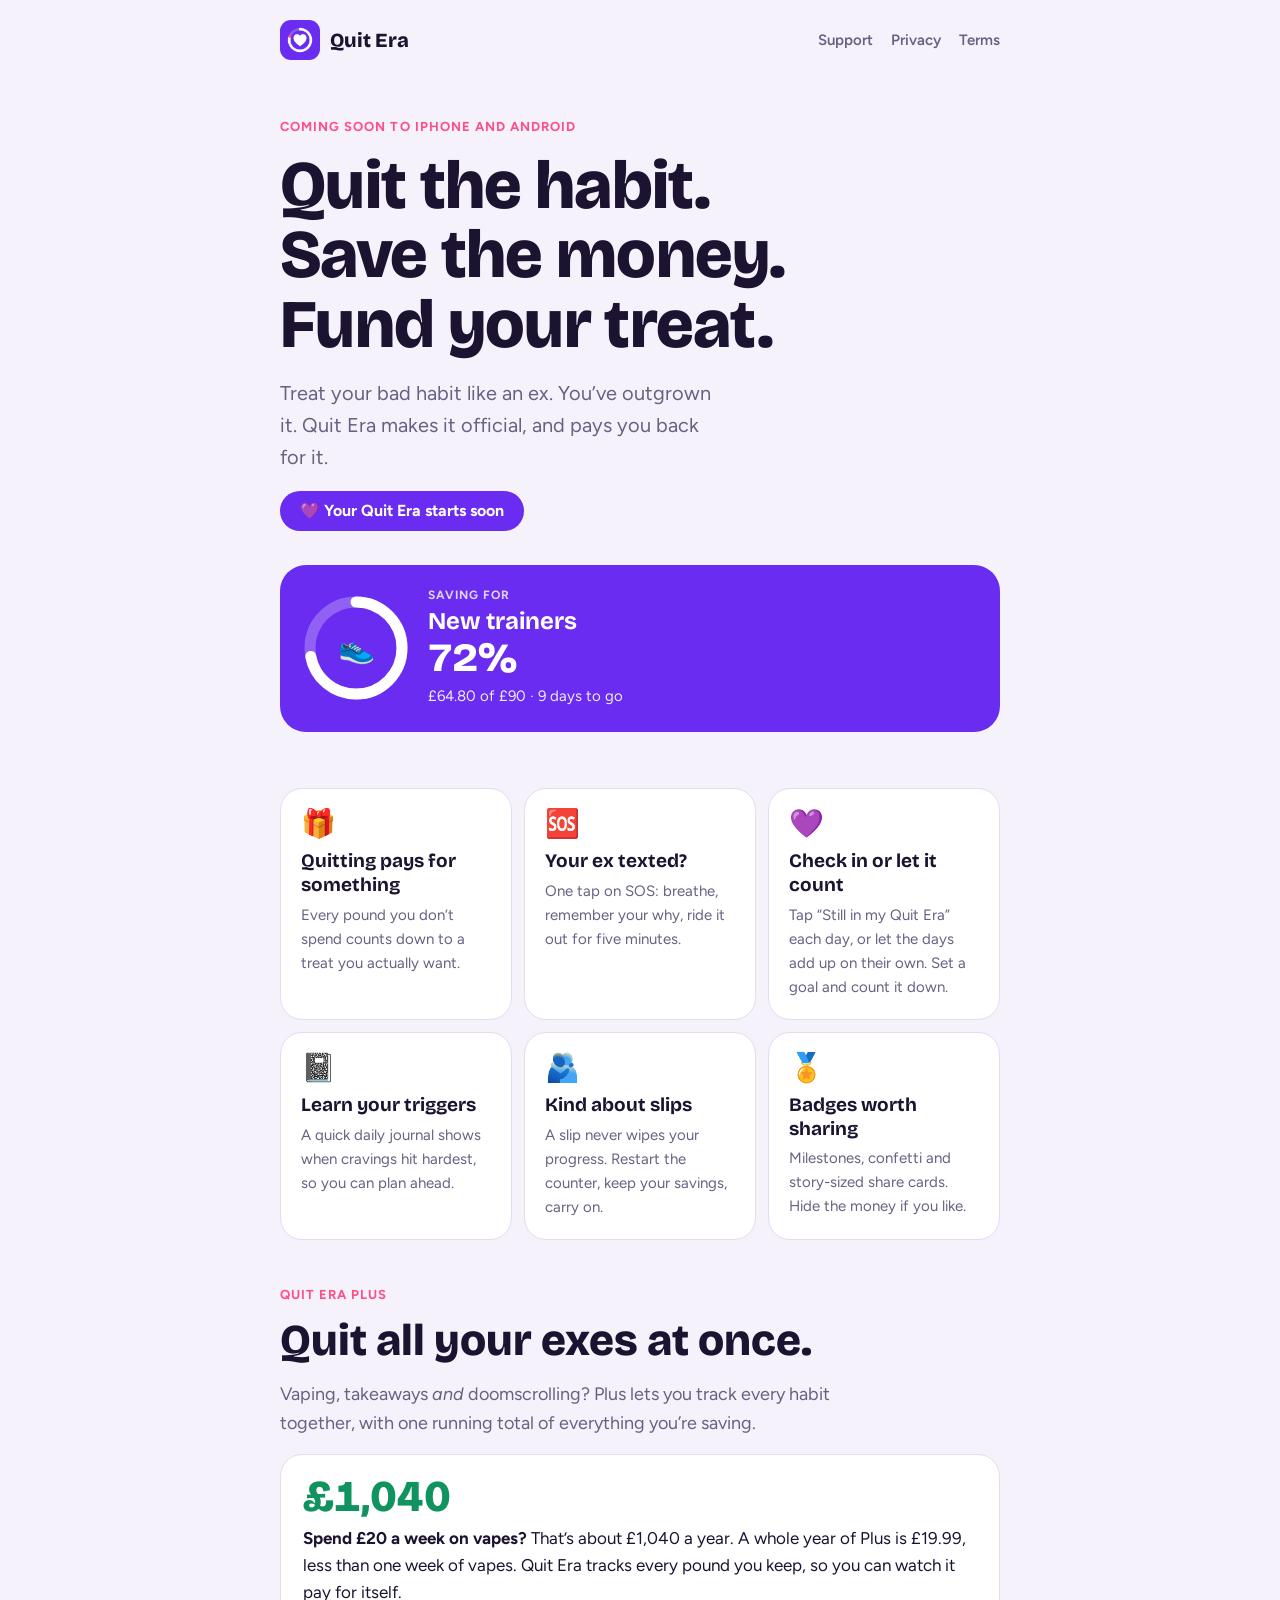
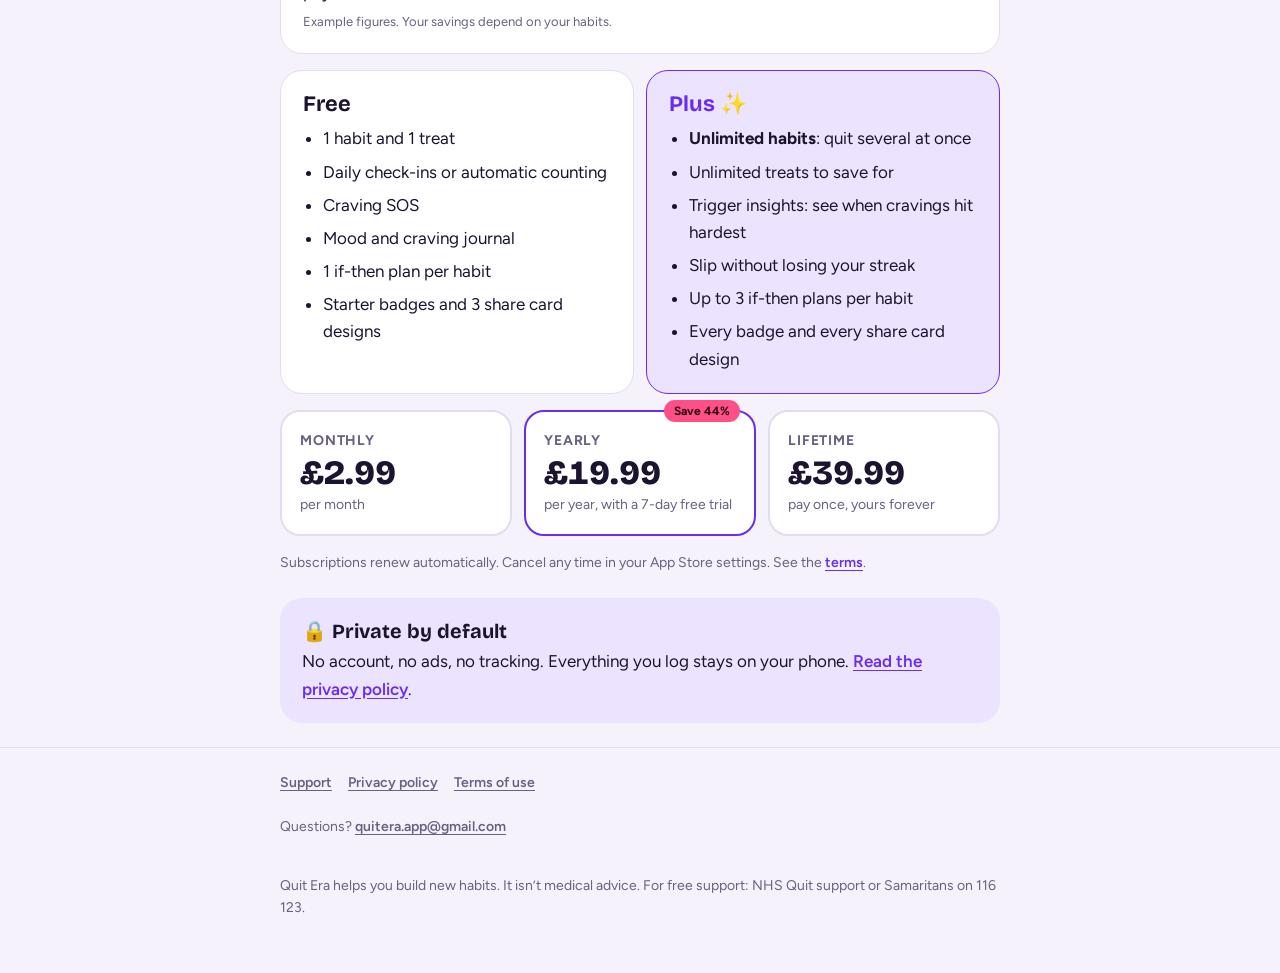
==== index.html @ 3e9de956 "Remove age limit and law clause, add Quit Era Plus pricing section Co-Authored-By: Claude Opus 5.5 <" ====
<!doctype html>
<html lang="en-GB">
<head>
  <meta charset="utf-8">
  <meta name="viewport" content="width=device-width, initial-scale=1, viewport-fit=cover">
  <title>Quit Era: dump your bad habits, fund your treat</title>
  <meta name="description" content="Quit Era helps you quit bad habits for good. Your savings fund a treat you actually want, your why stays in view, and Craving SOS gets you through the hard moments.">
  <link rel="icon" href="favicon.png">
  <link rel="apple-touch-icon" href="icon.png">
  <meta property="og:title" content="Quit Era">
  <meta property="og:description" content="Dump your bad habits. Fund your treat. 💜">
  <meta property="og:image" content="icon.png">
  <link rel="preconnect" href="https://fonts.googleapis.com">
  <link rel="preconnect" href="https://fonts.gstatic.com" crossorigin>
  <link rel="stylesheet" href="https://fonts.googleapis.com/css2?family=Bricolage+Grotesque:opsz,wght@12..96,700;12..96,800&family=Figtree:wght@400;600;700&display=swap">
  <link rel="stylesheet" href="styles.css">
</head>
<body>
  <header class="top">
    <div class="wrap">
      <a class="brand" href="./"><img src="icon.png" alt=""><span>Quit Era</span></a>
      <nav aria-label="Main">
        <a href="support.html">Support</a>
        <a href="privacy.html">Privacy</a>
        <a href="terms.html">Terms</a>
      </nav>
    </div>
  </header>

  <main class="wrap">
    <section class="hero">
      <p class="eyebrow">Coming soon to iPhone and Android</p>
      <h1>Quit the habit. Save the money. Fund your treat.</h1>
      <p class="lede">Treat your bad habit like an ex. You’ve outgrown it. Quit Era makes it official, and pays you back for it.</p>
      <span class="badge-soon">💜 Your Quit Era starts soon</span>

      <div class="treat" role="img" aria-label="Example treat card: saving for new trainers, 72 percent funded, 9 days to go">
        <svg class="ring" viewBox="0 0 104 104" aria-hidden="true">
          <circle cx="52" cy="52" r="46" fill="none" stroke="rgba(255,255,255,0.25)" stroke-width="11"/>
          <circle class="arc" cx="52" cy="52" r="46" fill="none" stroke="currentColor" stroke-width="11" stroke-linecap="round"
                  stroke-dasharray="289" stroke-dashoffset="81" transform="rotate(-90 52 52)"/>
          <text x="52" y="62" text-anchor="middle" font-size="30">👟</text>
        </svg>
        <div>
          <small>Saving for</small>
          <strong>New trainers</strong>
          <span class="pct">72%</span>
          <p>£64.80 of £90 · 9 days to go</p>
        </div>
      </div>
    </section>

    <section class="features" aria-label="What Quit Era does">
      <article class="feature">
        <span class="ico" aria-hidden="true">🎁</span>
        <h3>Quitting pays for something</h3>
        <p>Every pound you don’t spend counts down to a treat you actually want.</p>
      </article>
      <article class="feature">
        <span class="ico" aria-hidden="true">🆘</span>
        <h3>Your ex texted?</h3>
        <p>One tap on SOS: breathe, remember your why, ride it out for five minutes.</p>
      </article>
      <article class="feature">
        <span class="ico" aria-hidden="true">💜</span>
        <h3>Check in or let it count</h3>
        <p>Tap “Still in my Quit Era” each day, or let the days add up on their own. Set a goal and count it down.</p>
      </article>
      <article class="feature">
        <span class="ico" aria-hidden="true">📓</span>
        <h3>Learn your triggers</h3>
        <p>A quick daily journal shows when cravings hit hardest, so you can plan ahead.</p>
      </article>
      <article class="feature">
        <span class="ico" aria-hidden="true">🫂</span>
        <h3>Kind about slips</h3>
        <p>A slip never wipes your progress. Restart the counter, keep your savings, carry on.</p>
      </article>
      <article class="feature">
        <span class="ico" aria-hidden="true">🏅</span>
        <h3>Badges worth sharing</h3>
        <p>Milestones, confetti and story-sized share cards. Hide the money if you like.</p>
      </article>
    </section>

    <section class="plus" aria-labelledby="plus-title">
      <p class="eyebrow">Quit Era Plus</p>
      <h2 id="plus-title">Quit all your exes at once.</h2>
      <p class="plus-lede">Vaping, takeaways <em>and</em> doomscrolling? Plus lets you track every habit together, with one running total of everything you’re saving.</p>

      <div class="payback">
        <span class="payback-big">£1,040</span>
        <p><strong>Spend £20 a week on vapes?</strong> That’s about £1,040 a year. A whole year of Plus is £19.99, less than one week of vapes. Quit Era tracks every pound you keep, so you can watch it pay for itself.</p>
        <small>Example figures. Your savings depend on your habits.</small>
      </div>

      <div class="compare">
        <div class="tier">
          <h3>Free</h3>
          <ul>
            <li>1 habit and 1 treat</li>
            <li>Daily check-ins or automatic counting</li>
            <li>Craving SOS</li>
            <li>Mood and craving journal</li>
            <li>1 if-then plan per habit</li>
            <li>Starter badges and 3 share card designs</li>
          </ul>
        </div>
        <div class="tier tier-plus">
          <h3>Plus ✨</h3>
          <ul>
            <li><strong>Unlimited habits</strong>: quit several at once</li>
            <li>Unlimited treats to save for</li>
            <li>Trigger insights: see when cravings hit hardest</li>
            <li>Slip without losing your streak</li>
            <li>Up to 3 if-then plans per habit</li>
            <li>Every badge and every share card design</li>
          </ul>
        </div>
      </div>

      <div class="prices">
        <div class="price">
          <span class="price-name">Monthly</span>
          <span class="price-amount">£2.99</span>
          <span class="price-note">per month</span>
        </div>
        <div class="price price-best">
          <span class="price-tag">Save 44%</span>
          <span class="price-name">Yearly</span>
          <span class="price-amount">£19.99</span>
          <span class="price-note">per year, with a 7-day free trial</span>
        </div>
        <div class="price">
          <span class="price-name">Lifetime</span>
          <span class="price-amount">£39.99</span>
          <span class="price-note">pay once, yours forever</span>
        </div>
      </div>
      <p class="fine">Subscriptions renew automatically. Cancel any time in your App Store settings. See the <a href="terms.html">terms</a>.</p>
    </section>

    <section class="privacy-note">
      <h2>🔒 Private by default</h2>
      <p>No account, no ads, no tracking. Everything you log stays on your phone. <a href="privacy.html">Read the privacy policy</a>.</p>
    </section>
  </main>

  <footer>
    <div class="wrap">
      <nav aria-label="Footer">
        <a href="support.html">Support</a>
        <a href="privacy.html">Privacy policy</a>
        <a href="terms.html">Terms of use</a>
      </nav>
      <p>Questions? <a href="mailto:quitera.app@gmail.com">quitera.app@gmail.com</a></p>
      <p>Quit Era helps you build new habits. It isn’t medical advice. For free support: NHS Quit support or Samaritans on 116 123.</p>
    </div>
  </footer>
</body>
</html>
---- styles.css ----
/* Quit Era website — same design system as the app (theme/tokens.ts). */
:root {
  --bg: #f5f2fb;
  --surface: #ffffff;
  --ink: #1c1330;
  --muted: #6a6082;
  --line: #e3dcef;
  --accent: #6a2cf0;
  --accent-ink: #ffffff;
  --accent-soft: #ece4ff;
  --pop: #ff4f86;
  --good: #11935f;
  --display: 'Bricolage Grotesque', 'Arial Rounded MT Bold', system-ui, sans-serif;
  --body: 'Figtree', system-ui, -apple-system, 'Segoe UI', sans-serif;
  color-scheme: light;
}
@media (prefers-color-scheme: dark) {
  :root {
    --bg: #120c1d;
    --surface: #1d152c;
    --ink: #f2edfb;
    --muted: #a69cbc;
    --line: #30264a;
    --accent: #9a6cff;
    --accent-ink: #13092a;
    --accent-soft: #2b1f4a;
    --pop: #ff7aa3;
    --good: #3ccb8b;
    color-scheme: dark;
  }
}

* { box-sizing: border-box; }
html { -webkit-text-size-adjust: 100%; }
body {
  margin: 0;
  background: var(--bg);
  color: var(--ink);
  font: 400 17px/1.6 var(--body);
}
a { color: var(--accent); font-weight: 600; text-underline-offset: 3px; }
a:focus-visible, button:focus-visible { outline: 3px solid var(--pop); outline-offset: 3px; border-radius: 6px; }
img { max-width: 100%; }

.wrap {
  max-width: 760px;
  margin: 0 auto;
  padding-left: max(20px, env(safe-area-inset-left));
  padding-right: max(20px, env(safe-area-inset-right));
}

/* Header */
.top { padding-block: 20px; }
.top .wrap { display: flex; align-items: center; justify-content: space-between; gap: 16px; flex-wrap: wrap; }
.brand { display: flex; align-items: center; gap: 10px; text-decoration: none; color: var(--ink); }
.brand img { width: 40px; height: 40px; border-radius: 11px; }
.brand span { font: 800 20px/1 var(--display); }
.top nav { display: flex; gap: 18px; flex-wrap: wrap; }
.top nav a { color: var(--muted); font-weight: 600; text-decoration: none; font-size: 15px; }
.top nav a:hover, .top nav a[aria-current='page'] { color: var(--accent); }

/* Home */
.hero { padding-block: 40px 24px; display: grid; gap: 18px; }
.eyebrow { font: 700 13px/1 var(--body); letter-spacing: 0.08em; text-transform: uppercase; color: var(--pop); margin: 0; }
h1 { font: 800 clamp(40px, 9vw, 68px)/1.02 var(--display); margin: 0; text-wrap: balance; letter-spacing: -0.01em; }
.lede { font-size: 20px; color: var(--muted); margin: 0; max-width: 34ch; }
.badge-soon {
  justify-self: start;
  background: var(--accent);
  color: var(--accent-ink);
  border-radius: 999px;
  padding: 12px 20px;
  font: 700 16px/1 var(--body);
}

.treat {
  margin-block: 16px 8px;
  background: var(--accent);
  color: var(--accent-ink);
  border-radius: 26px;
  padding: 24px;
  display: grid;
  grid-template-columns: auto 1fr;
  gap: 20px;
  align-items: center;
}
.treat .ring { width: 104px; height: 104px; }
.treat small { display: block; font: 700 12px/1 var(--body); letter-spacing: 0.08em; text-transform: uppercase; opacity: 0.8; }
.treat strong { display: block; font: 700 24px/1.2 var(--display); margin-top: 6px; }
.treat .pct { font: 800 40px/1.1 var(--display); font-variant-numeric: tabular-nums; }
.treat p { margin: 4px 0 0; opacity: 0.9; font-size: 15px; }

.features { display: grid; grid-template-columns: repeat(auto-fit, minmax(220px, 1fr)); gap: 12px; padding-block: 24px; }
.feature { background: var(--surface); border-radius: 22px; padding: 20px; border: 1px solid var(--line); }
.feature h3 { font: 700 19px/1.25 var(--display); margin: 8px 0 6px; }
.feature p { margin: 0; color: var(--muted); font-size: 15px; }
.feature .ico { font-size: 28px; line-height: 1; }

.privacy-note {
  background: var(--accent-soft);
  border-radius: 22px;
  padding: 20px 22px;
  margin-block: 8px 24px;
}
.privacy-note h2 { margin: 0 0 4px; font: 700 20px/1.3 var(--display); }
.privacy-note p { margin: 0; }

/* Plus */
.plus { padding-block: 24px 16px; display: grid; gap: 16px; }
.plus h2 { font: 800 clamp(30px, 6vw, 44px)/1.08 var(--display); margin: 0; text-wrap: balance; }
.plus-lede { margin: 0; color: var(--muted); font-size: 18px; max-width: 46ch; }
.payback {
  background: var(--surface);
  border: 1px solid var(--line);
  border-radius: 22px;
  padding: 20px 22px;
  display: grid;
  gap: 6px;
}
.payback-big { font: 800 44px/1 var(--display); color: var(--good); font-variant-numeric: tabular-nums; }
.payback p { margin: 0; }
.payback small { color: var(--muted); font-size: 13px; }
.compare { display: grid; grid-template-columns: repeat(auto-fit, minmax(240px, 1fr)); gap: 12px; }
.tier { background: var(--surface); border: 1px solid var(--line); border-radius: 22px; padding: 20px 22px; }
.tier h3 { font: 700 22px/1.2 var(--display); margin: 0 0 8px; }
.tier ul { margin: 0; padding-left: 20px; display: grid; gap: 6px; }
.tier-plus { background: var(--accent-soft); border-color: var(--accent); }
.tier-plus h3 { color: var(--accent); }
.prices { display: grid; grid-template-columns: repeat(auto-fit, minmax(170px, 1fr)); gap: 12px; }
.price {
  position: relative;
  background: var(--surface);
  border: 2px solid var(--line);
  border-radius: 20px;
  padding: 18px;
  display: grid;
  gap: 2px;
}
.price-best { border-color: var(--accent); }
.price-tag {
  position: absolute;
  top: -12px;
  right: 14px;
  background: var(--pop);
  color: #2a0614;
  border-radius: 999px;
  padding: 4px 10px;
  font: 700 12px/1.2 var(--body);
}
.price-name { font-weight: 700; color: var(--muted); font-size: 14px; text-transform: uppercase; letter-spacing: 0.06em; }
.price-amount { font: 800 34px/1.1 var(--display); font-variant-numeric: tabular-nums; }
.price-note { color: var(--muted); font-size: 14px; }
.fine { margin: 0; color: var(--muted); font-size: 14px; }

/* Legal / support pages */
.doc { padding-block: 24px 40px; }
.doc h1 { font-size: clamp(34px, 7vw, 48px); margin-bottom: 8px; }
.doc .updated { color: var(--muted); margin: 0 0 24px; font-size: 15px; }
.doc h2 { font: 700 22px/1.3 var(--display); margin: 32px 0 6px; text-wrap: balance; }
.doc p, .doc li { max-width: 68ch; }
.doc ul { padding-left: 22px; }
.callout { background: var(--surface); border: 1px solid var(--line); border-radius: 18px; padding: 16px 20px; margin-block: 16px; }
.callout strong { color: var(--accent); }

/* Footer */
footer { border-top: 1px solid var(--line); padding-block: 24px 40px; color: var(--muted); font-size: 14px; }
footer .wrap { display: grid; gap: 8px; }
footer nav { display: flex; gap: 16px; flex-wrap: wrap; }
footer a { color: var(--muted); }

@media (max-width: 480px) {
  .treat { grid-template-columns: 1fr; text-align: left; }
  .lede { font-size: 18px; }
}
@media (prefers-reduced-motion: no-preference) {
  .ring .arc { animation: fill 1.4s ease-out both; }
  @keyframes fill { from { stroke-dashoffset: 289; } }
}
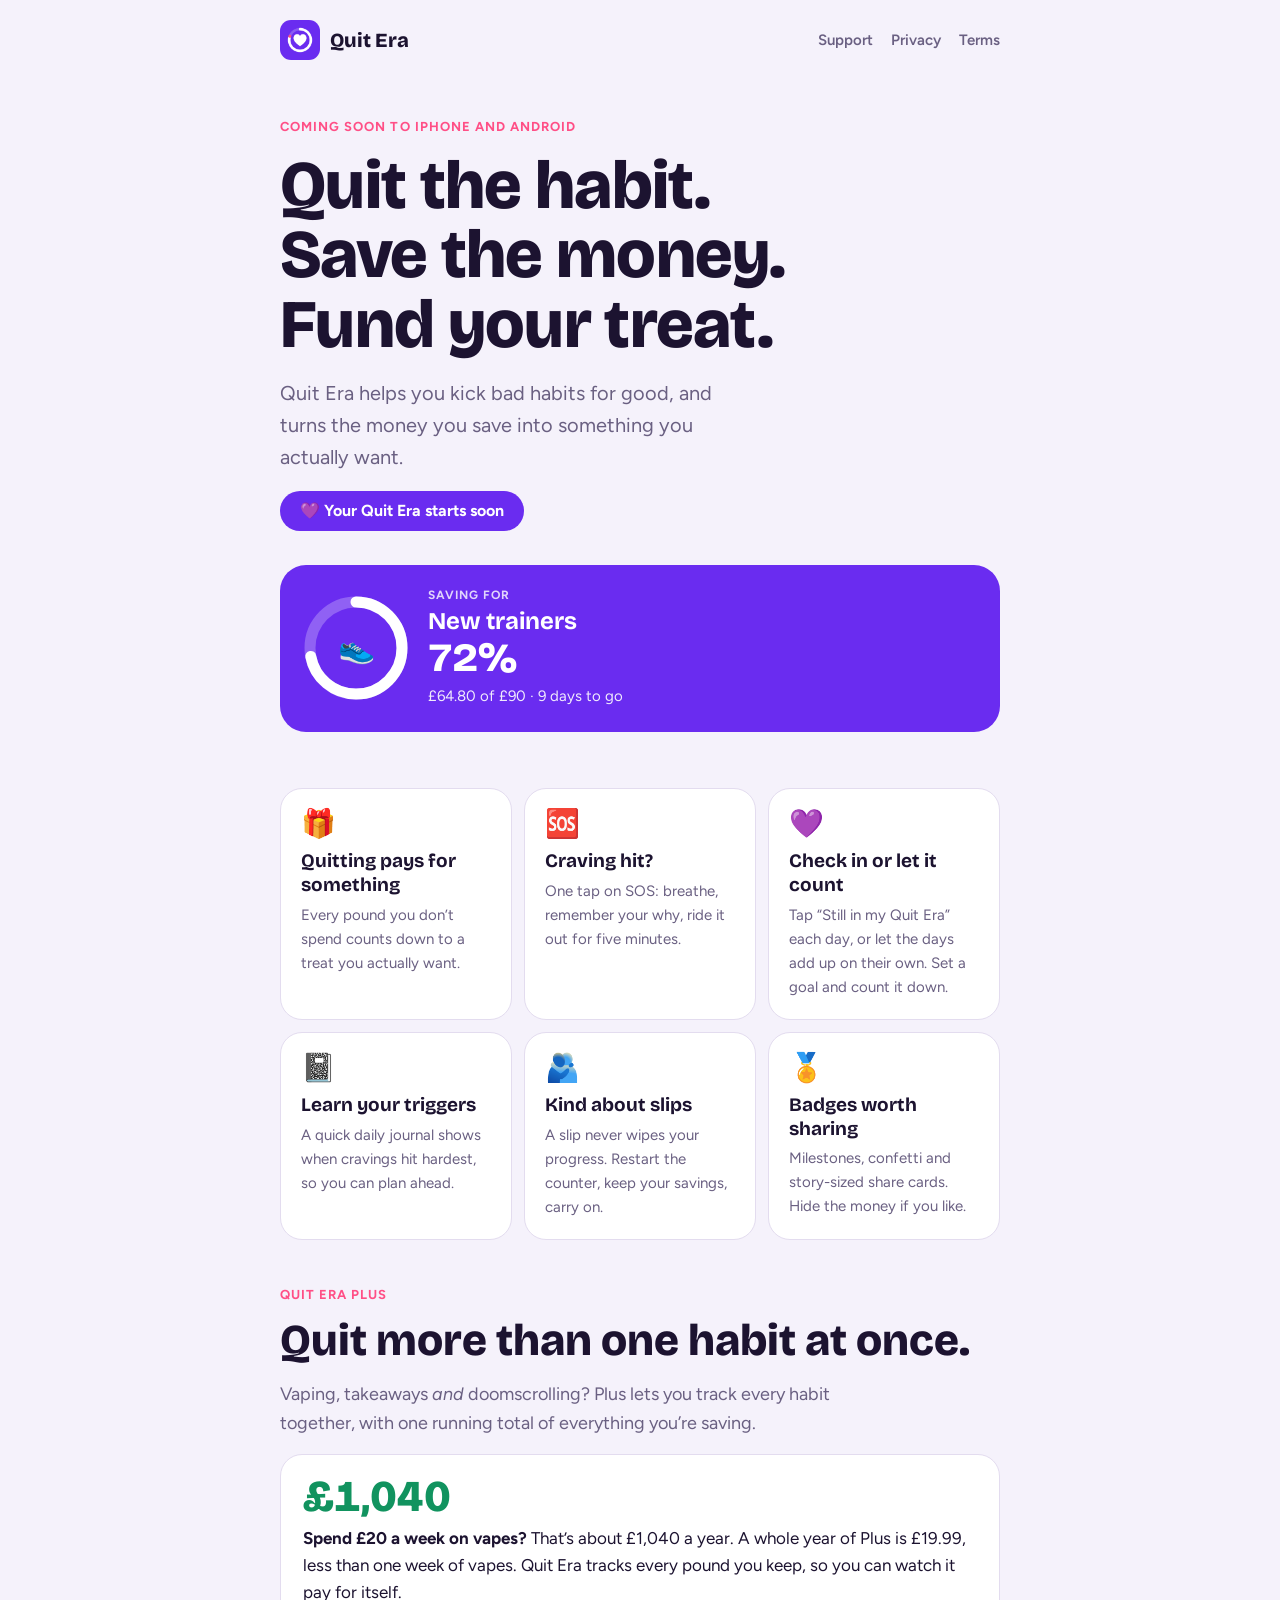
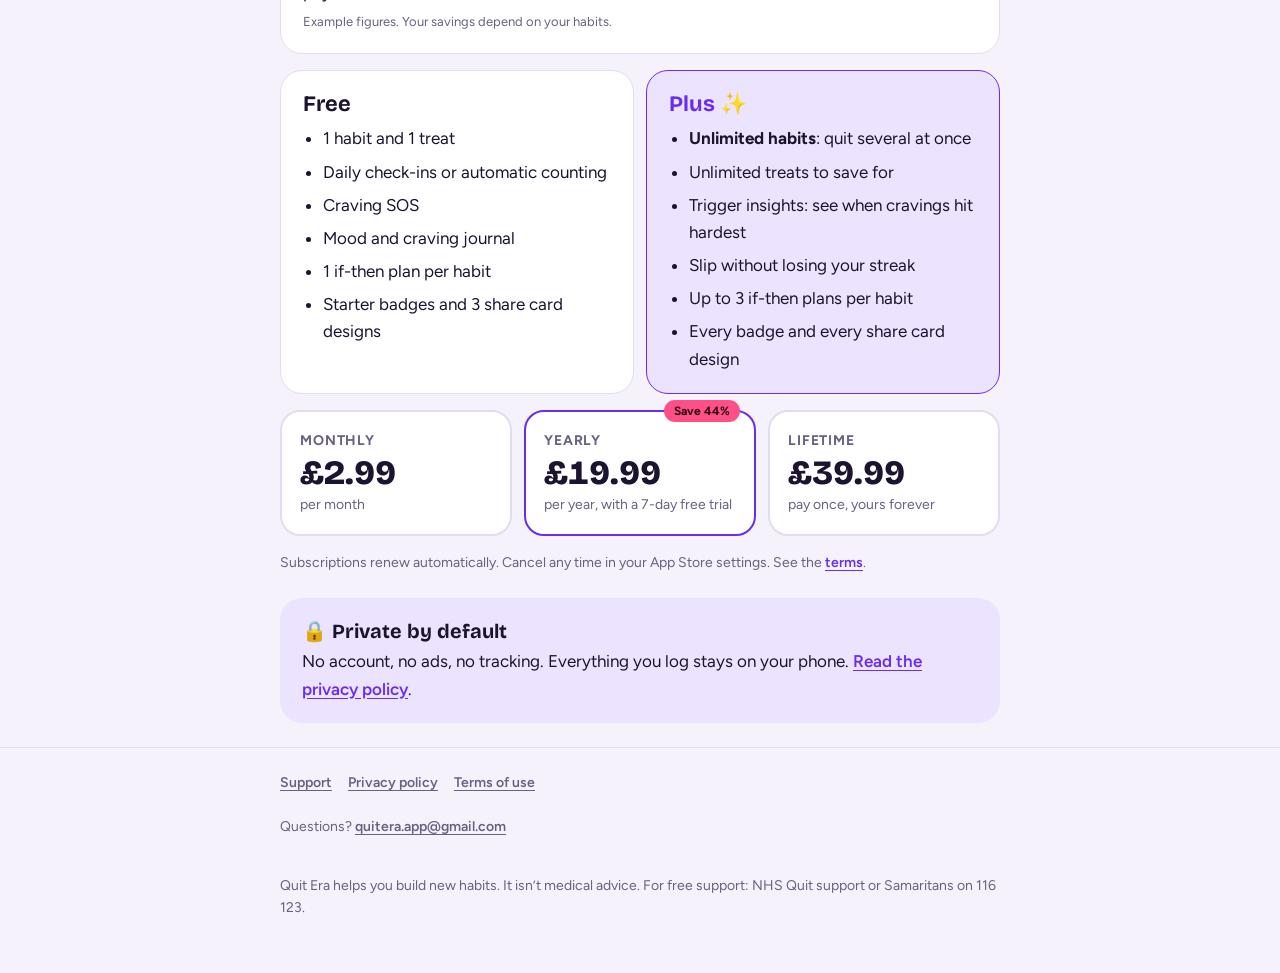
==== commit 25621d75: "Drop the ex jokes from the home page Co-Authored-By: Claude Opus 5.5 <noreply@anthropic.com> Claude-" ====
--- a/index.html
+++ b/index.html
@@ -31,7 +31,7 @@
     <section class="hero">
       <p class="eyebrow">Coming soon to iPhone and Android</p>
       <h1>Quit the habit. Save the money. Fund your treat.</h1>
-      <p class="lede">Treat your bad habit like an ex. You’ve outgrown it. Quit Era makes it official, and pays you back for it.</p>
+      <p class="lede">Quit Era helps you kick bad habits for good, and turns the money you save into something you actually want.</p>
       <span class="badge-soon">💜 Your Quit Era starts soon</span>
 
       <div class="treat" role="img" aria-label="Example treat card: saving for new trainers, 72 percent funded, 9 days to go">
@@ -58,7 +58,7 @@
       </article>
       <article class="feature">
         <span class="ico" aria-hidden="true">🆘</span>
-        <h3>Your ex texted?</h3>
+        <h3>Craving hit?</h3>
         <p>One tap on SOS: breathe, remember your why, ride it out for five minutes.</p>
       </article>
       <article class="feature">
@@ -85,7 +85,7 @@
 
     <section class="plus" aria-labelledby="plus-title">
       <p class="eyebrow">Quit Era Plus</p>
-      <h2 id="plus-title">Quit all your exes at once.</h2>
+      <h2 id="plus-title">Quit more than one habit at once.</h2>
       <p class="plus-lede">Vaping, takeaways <em>and</em> doomscrolling? Plus lets you track every habit together, with one running total of everything you’re saving.</p>
 
       <div class="payback">
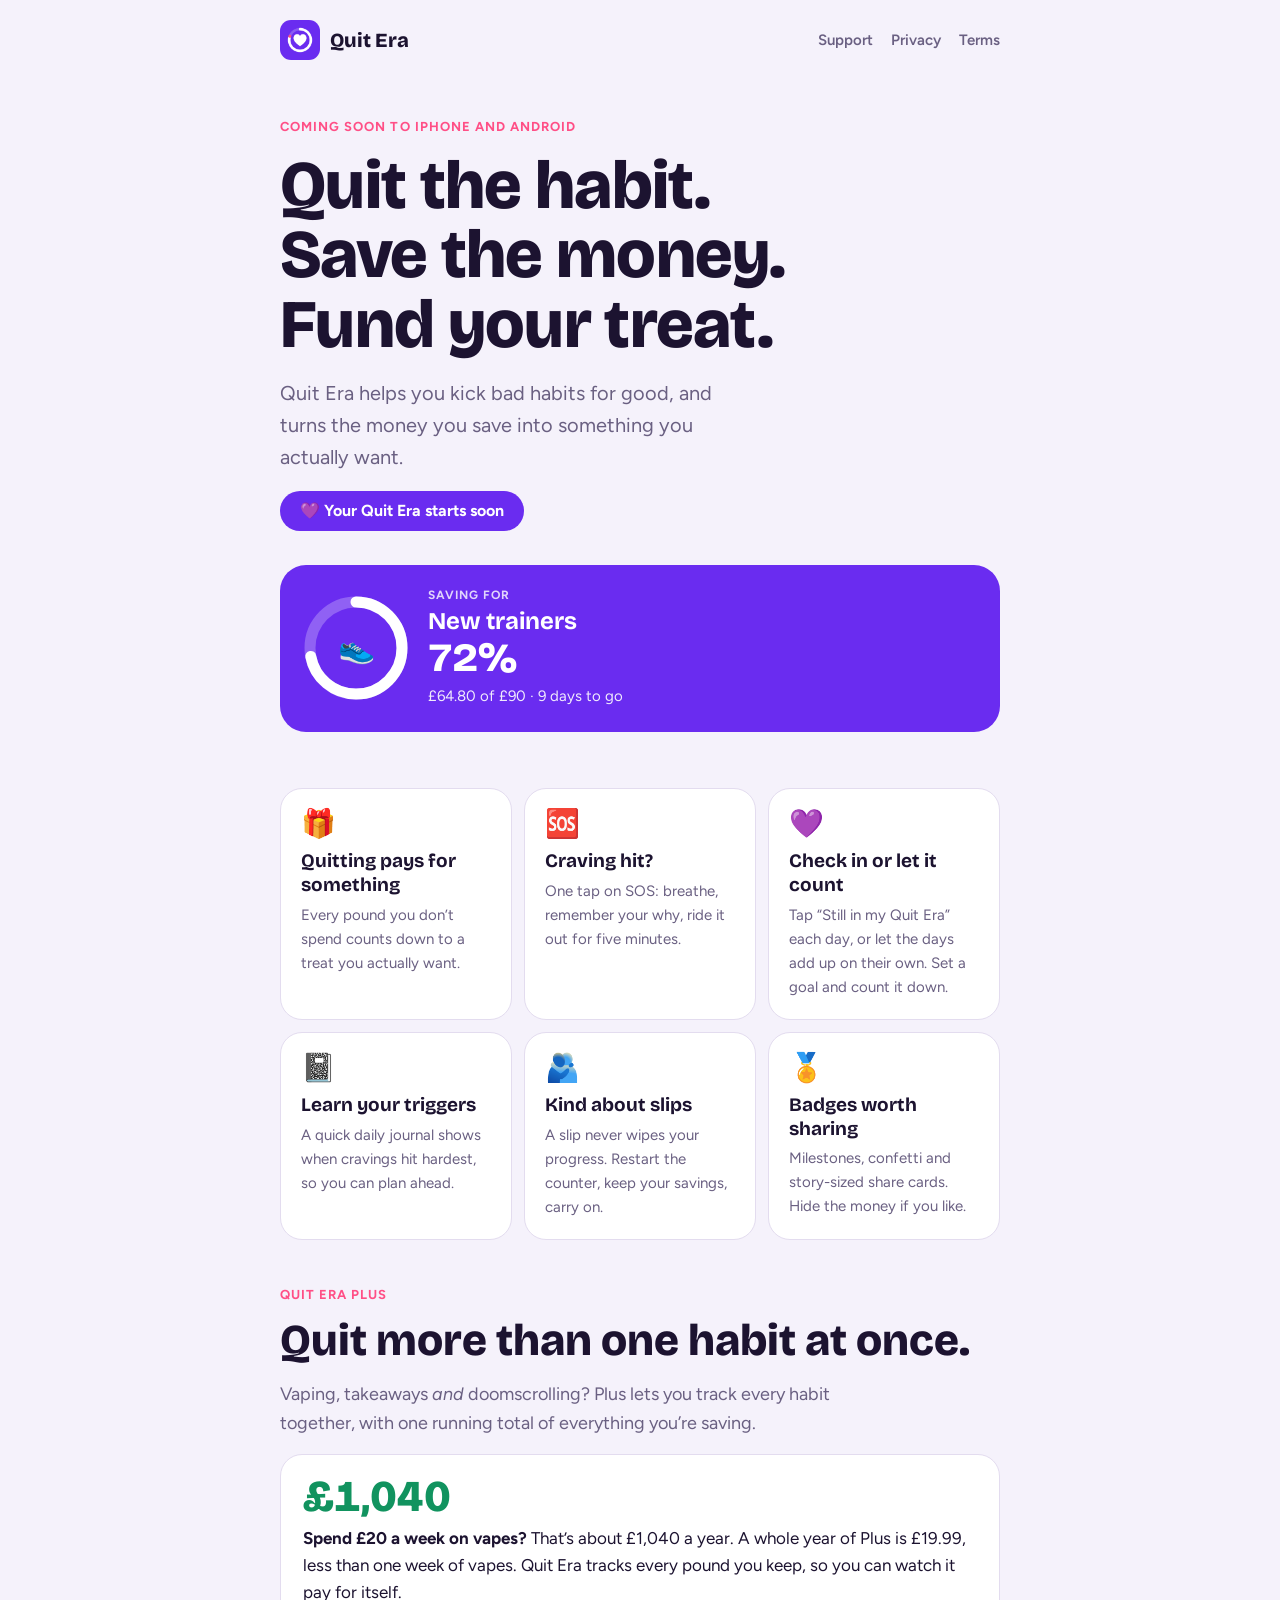
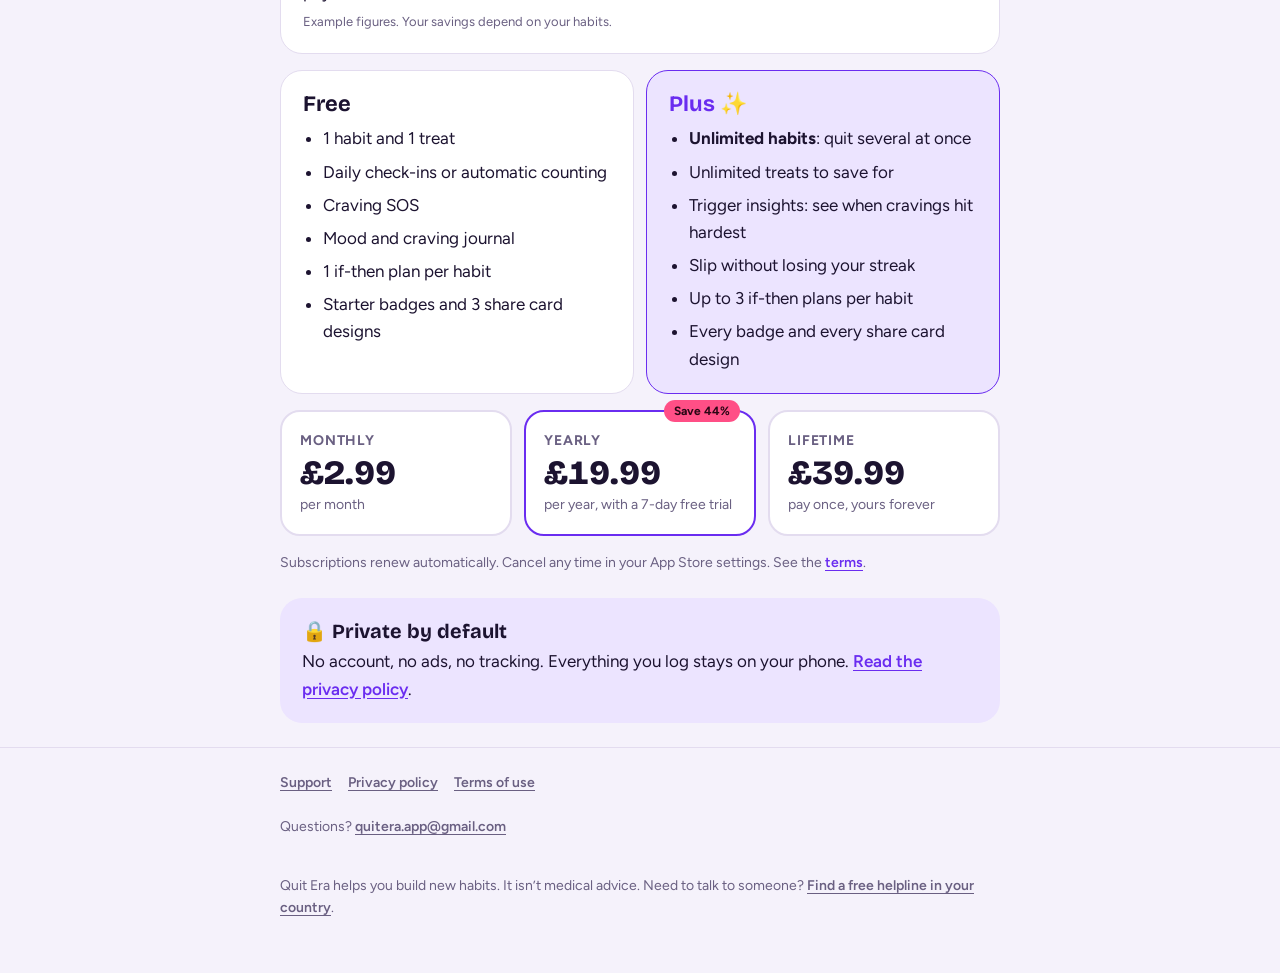
==== commit 6e106da6: "Use worldwide helpline link instead of NHS and Samaritans Co-Authored-By: Claude Opus 5.5 <noreply@a" ====
--- a/index.html
+++ b/index.html
@@ -154,7 +154,7 @@
         <a href="terms.html">Terms of use</a>
       </nav>
       <p>Questions? <a href="mailto:quitera.app@gmail.com">quitera.app@gmail.com</a></p>
-      <p>Quit Era helps you build new habits. It isn’t medical advice. For free support: NHS Quit support or Samaritans on 116 123.</p>
+      <p>Quit Era helps you build new habits. It isn’t medical advice. Need to talk to someone? <a href="https://findahelpline.com">Find a free helpline in your country</a>.</p>
     </div>
   </footer>
 </body>
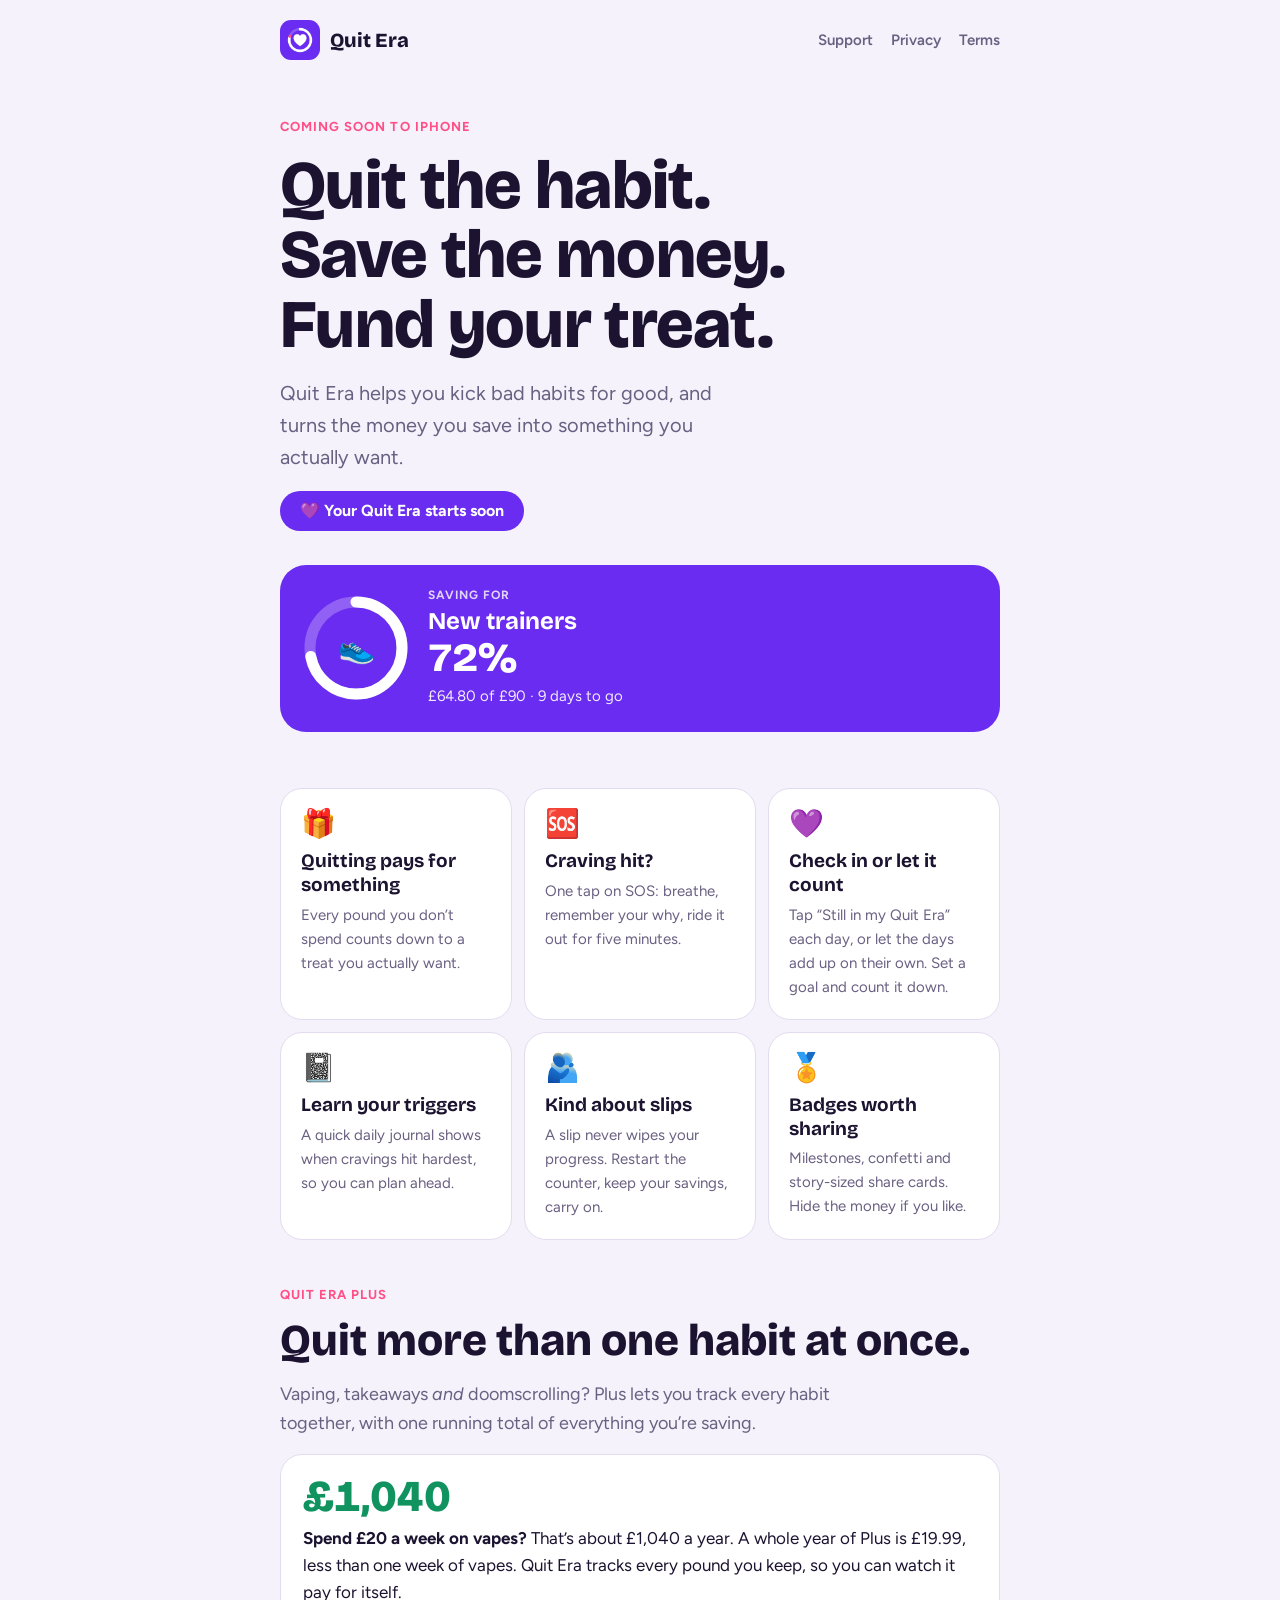
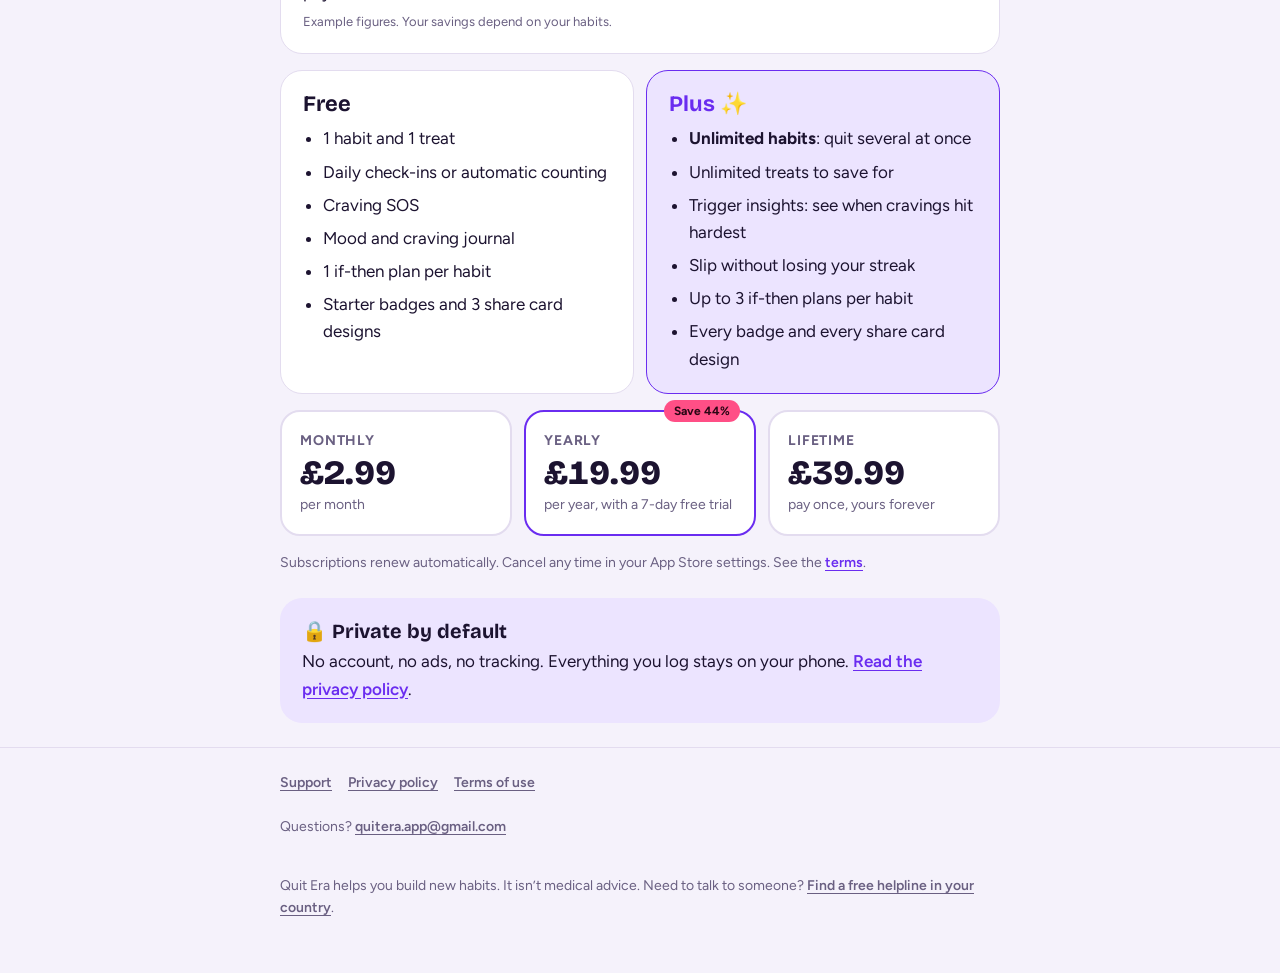
==== commit 1d5ee077: "Use the custom domain www.quiteraapp.com Co-Authored-By: Claude Opus 5.5 <noreply@anthropic.com> Cla" ====
--- a/index.html
+++ b/index.html
@@ -9,7 +9,9 @@
   <link rel="apple-touch-icon" href="icon.png">
   <meta property="og:title" content="Quit Era">
   <meta property="og:description" content="Dump your bad habits. Fund your treat. 💜">
-  <meta property="og:image" content="icon.png">
+  <meta property="og:image" content="https://www.quiteraapp.com/icon.png">
+  <meta property="og:url" content="https://www.quiteraapp.com/">
+  <link rel="canonical" href="https://www.quiteraapp.com/">
   <link rel="preconnect" href="https://fonts.googleapis.com">
   <link rel="preconnect" href="https://fonts.gstatic.com" crossorigin>
   <link rel="stylesheet" href="https://fonts.googleapis.com/css2?family=Bricolage+Grotesque:opsz,wght@12..96,700;12..96,800&family=Figtree:wght@400;600;700&display=swap">
@@ -29,7 +31,7 @@
 
   <main class="wrap">
     <section class="hero">
-      <p class="eyebrow">Coming soon to iPhone and Android</p>
+      <p class="eyebrow">Coming soon to iPhone</p>
       <h1>Quit the habit. Save the money. Fund your treat.</h1>
       <p class="lede">Quit Era helps you kick bad habits for good, and turns the money you save into something you actually want.</p>
       <span class="badge-soon">💜 Your Quit Era starts soon</span>
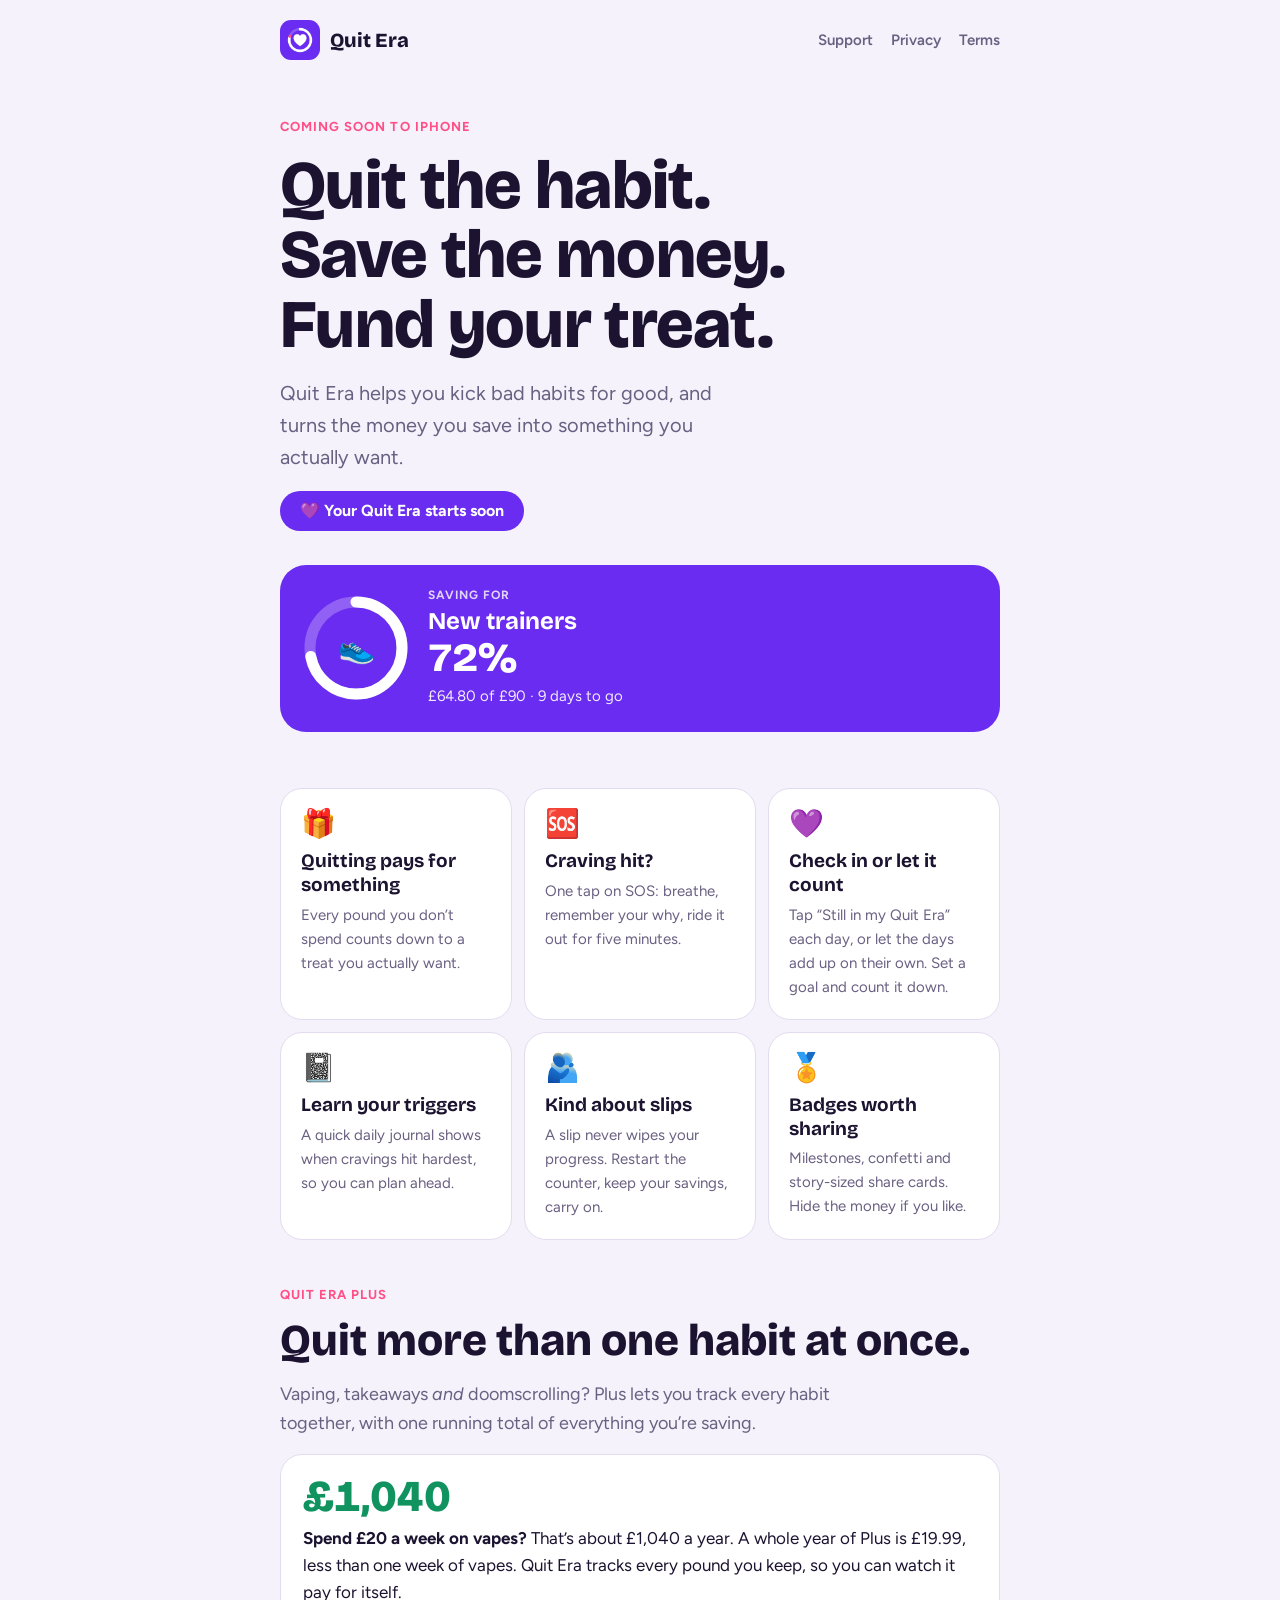
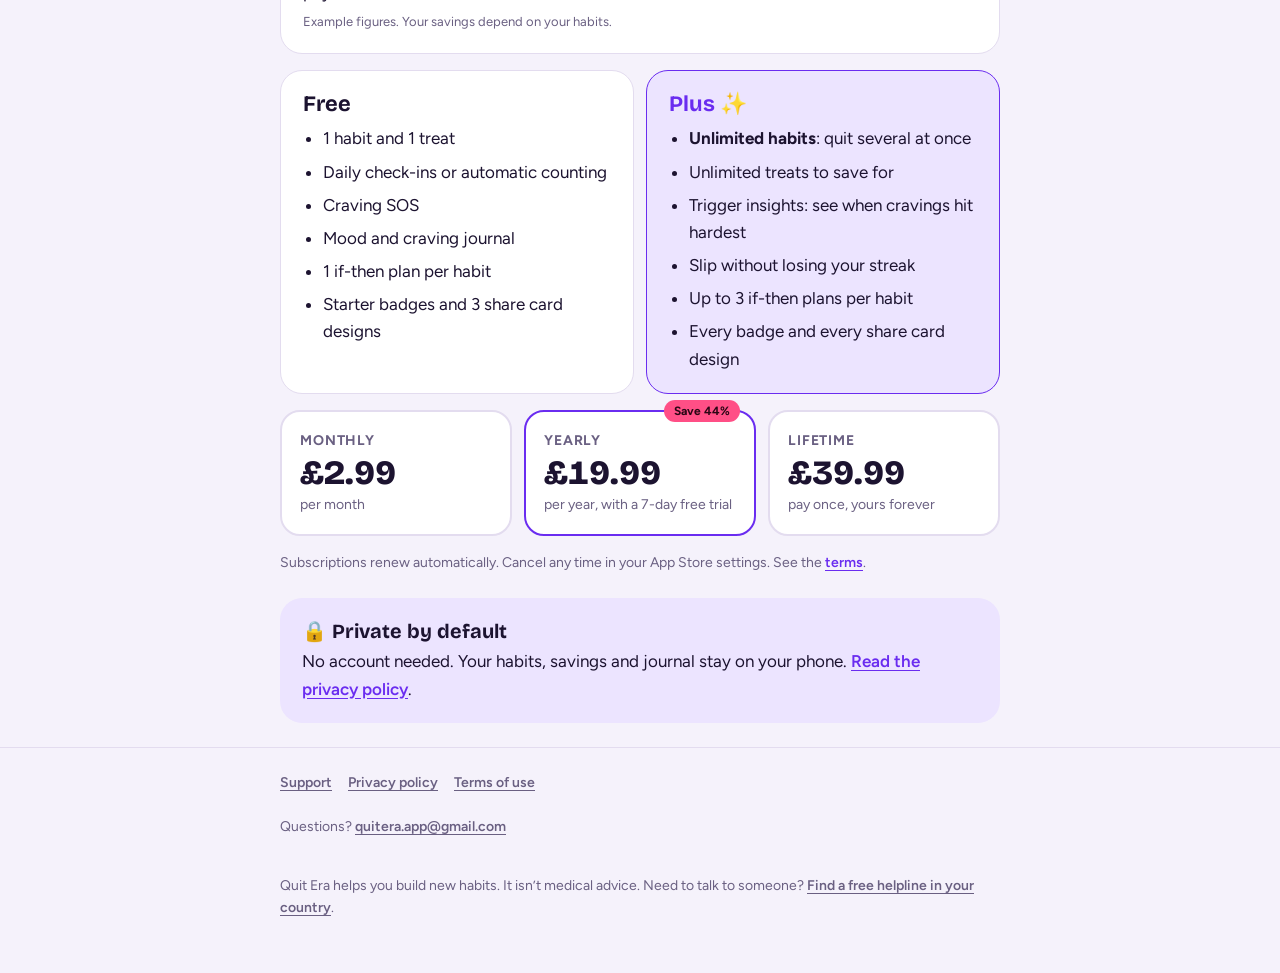
==== commit 242a575d: "Remove 'no ads' wording Co-Authored-By: Claude Opus 5.5 <noreply@anthropic.com> Claude-Session: http" ====
--- a/index.html
+++ b/index.html
@@ -144,7 +144,7 @@
 
     <section class="privacy-note">
       <h2>🔒 Private by default</h2>
-      <p>No account, no ads, no tracking. Everything you log stays on your phone. <a href="privacy.html">Read the privacy policy</a>.</p>
+      <p>No account needed. Your habits, savings and journal stay on your phone. <a href="privacy.html">Read the privacy policy</a>.</p>
     </section>
   </main>
 
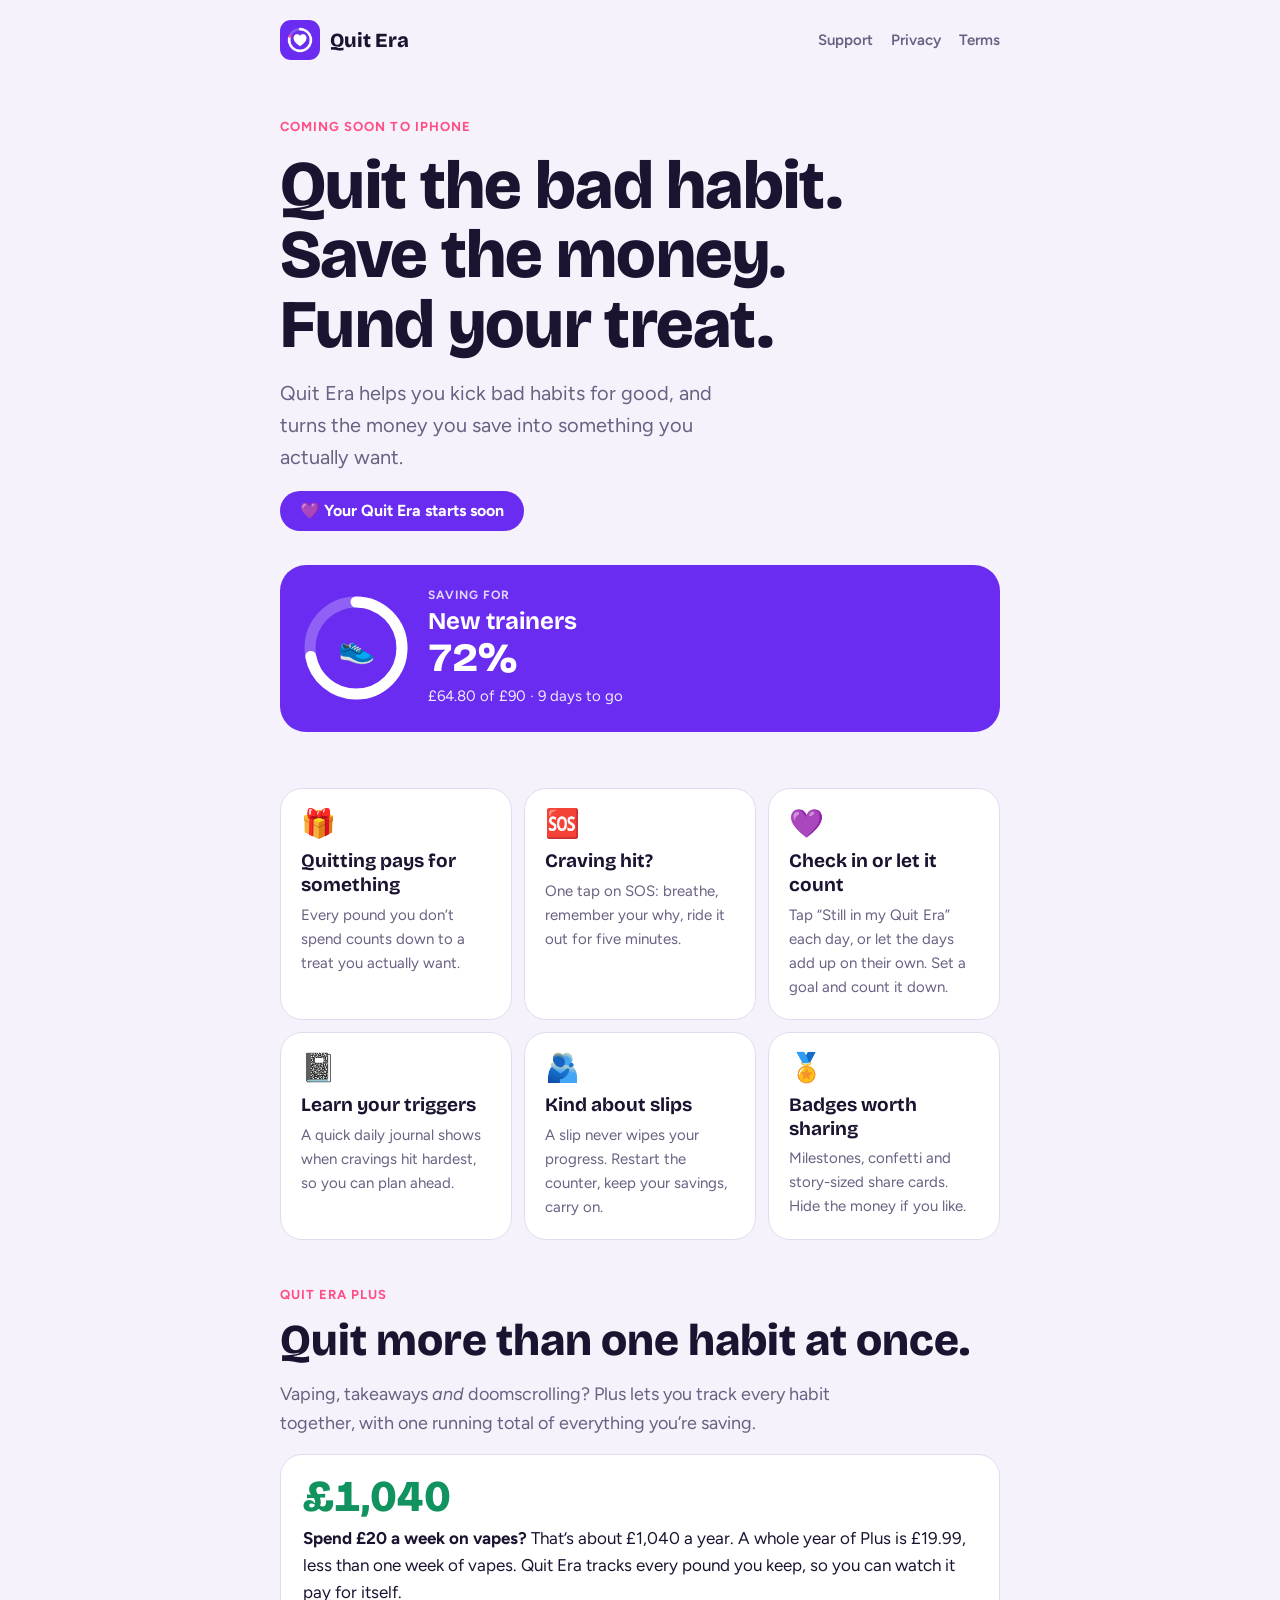
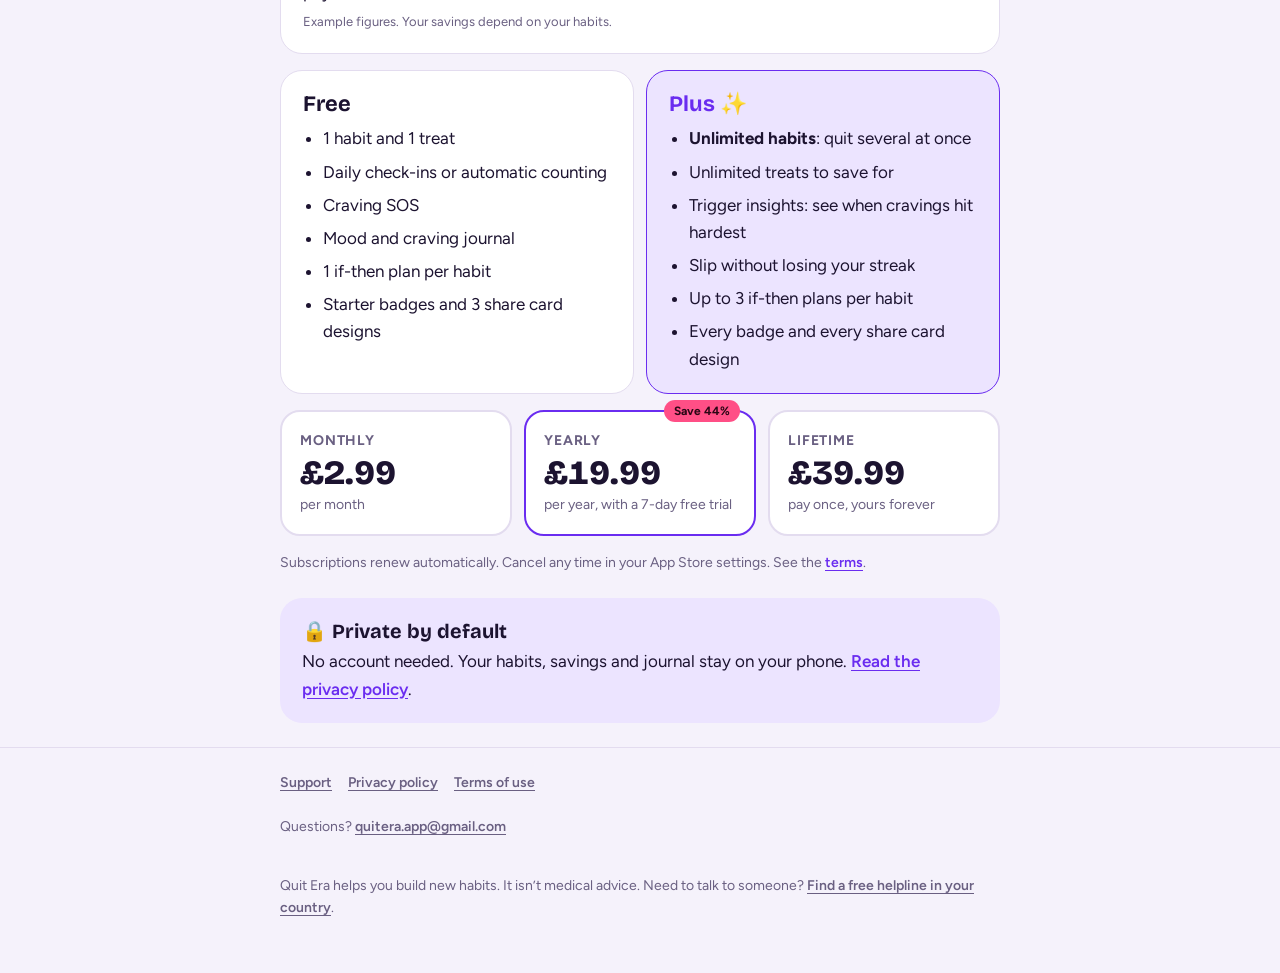
==== commit 953e2419: "Tagline: Quit the bad habit Co-Authored-By: Claude Opus 5.5 <noreply@anthropic.com> Claude-Session: " ====
--- a/index.html
+++ b/index.html
@@ -3,7 +3,7 @@
 <head>
   <meta charset="utf-8">
   <meta name="viewport" content="width=device-width, initial-scale=1, viewport-fit=cover">
-  <title>Quit Era: dump your bad habits, fund your treat</title>
+  <title>Quit Era: quit the bad habit, fund your treat</title>
   <meta name="description" content="Quit Era helps you quit bad habits for good. Your savings fund a treat you actually want, your why stays in view, and Craving SOS gets you through the hard moments.">
   <link rel="icon" href="favicon.png">
   <link rel="apple-touch-icon" href="icon.png">
@@ -32,7 +32,7 @@
   <main class="wrap">
     <section class="hero">
       <p class="eyebrow">Coming soon to iPhone</p>
-      <h1>Quit the habit. Save the money. Fund your treat.</h1>
+      <h1>Quit the bad habit. Save the money. Fund your treat.</h1>
       <p class="lede">Quit Era helps you kick bad habits for good, and turns the money you save into something you actually want.</p>
       <span class="badge-soon">💜 Your Quit Era starts soon</span>
 
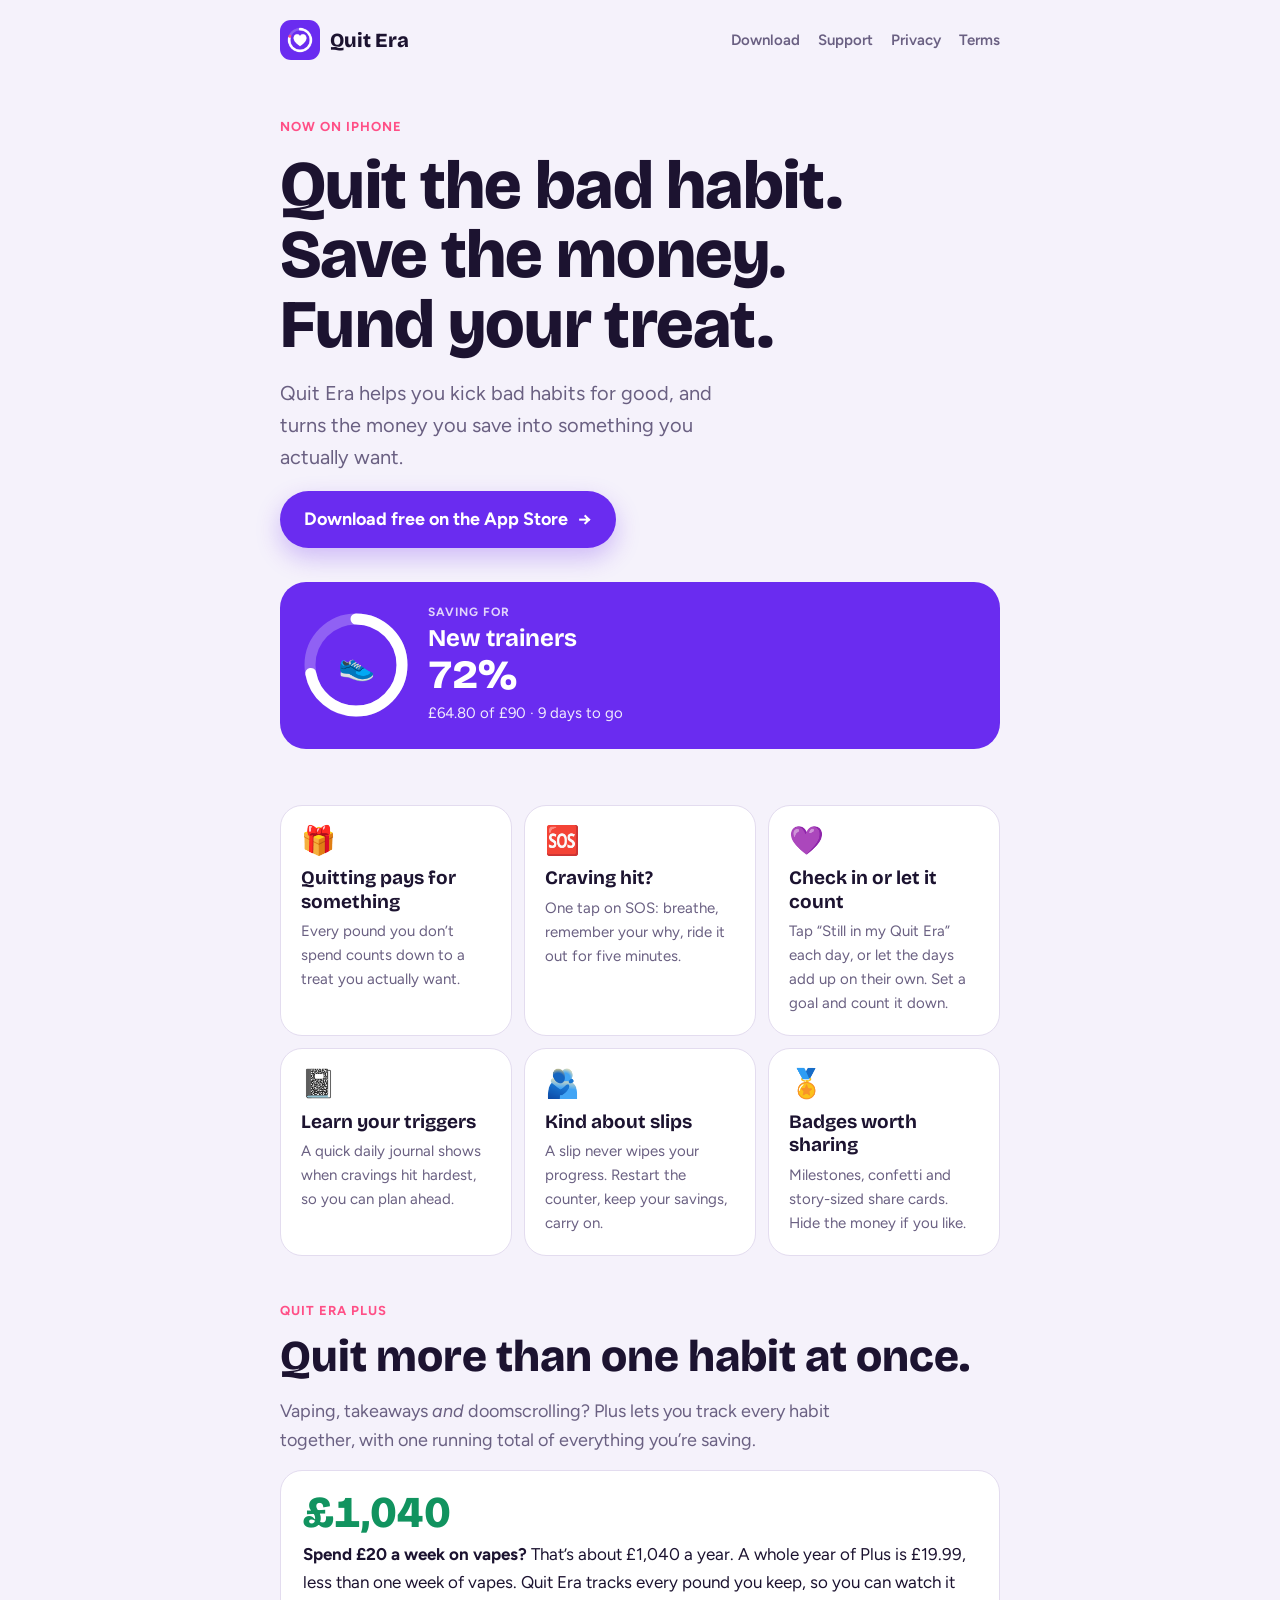
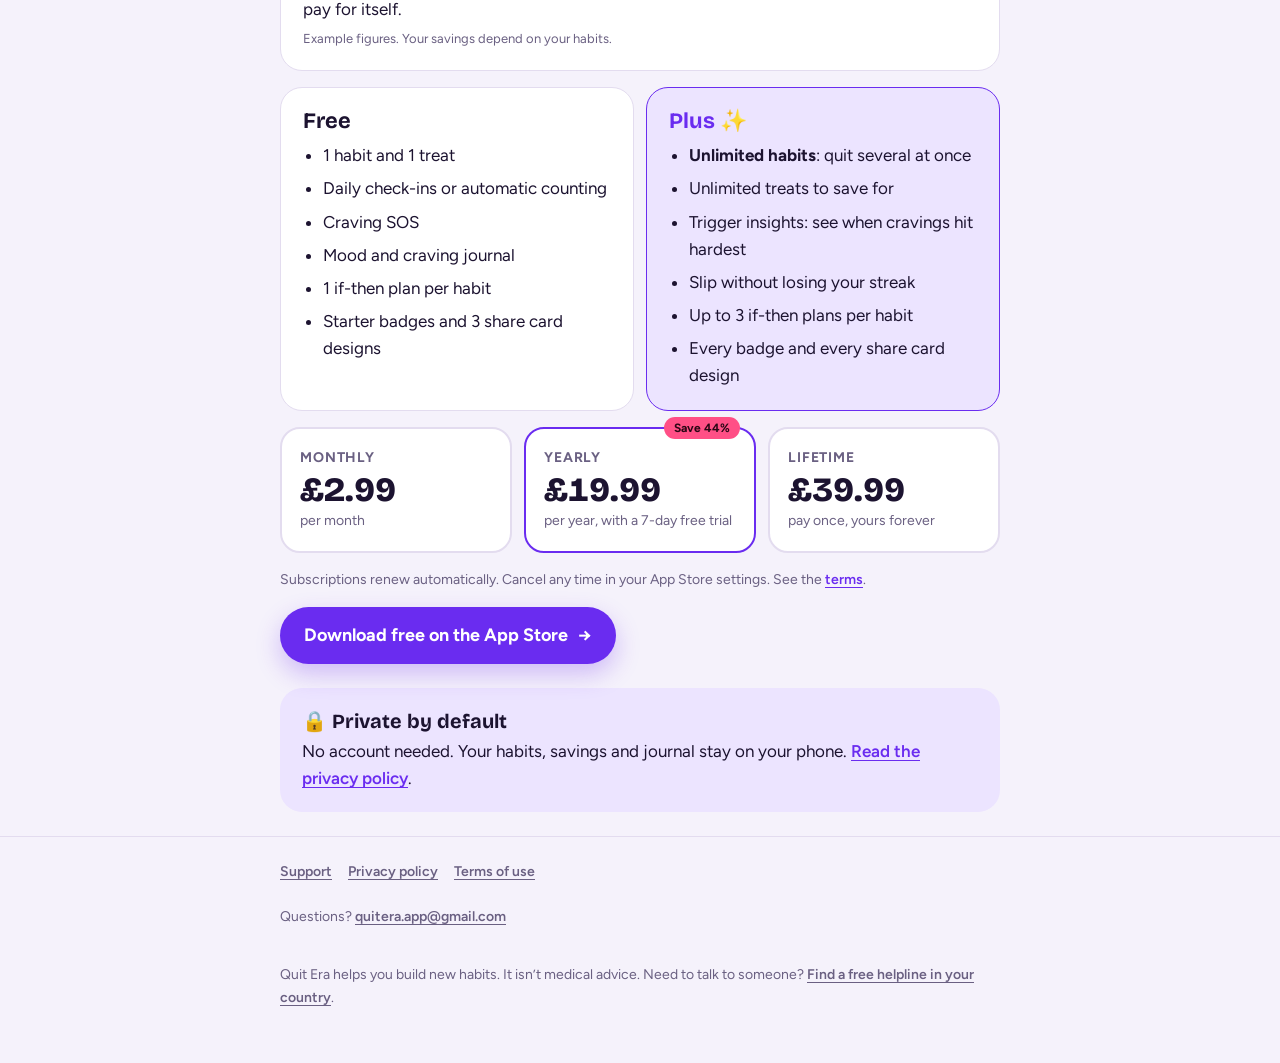
==== commit d20ac8d8: "Quit Era is live: App Store download buttons Co-Authored-By: Claude Opus 5.5 <noreply@anthropic.com>" ====
--- a/index.html
+++ b/index.html
@@ -22,6 +22,7 @@
     <div class="wrap">
       <a class="brand" href="./"><img src="icon.png" alt=""><span>Quit Era</span></a>
       <nav aria-label="Main">
+        <a href="https://apps.apple.com/app/id6830890706">Download</a>
         <a href="support.html">Support</a>
         <a href="privacy.html">Privacy</a>
         <a href="terms.html">Terms</a>
@@ -31,10 +32,10 @@
 
   <main class="wrap">
     <section class="hero">
-      <p class="eyebrow">Coming soon to iPhone</p>
+      <p class="eyebrow">Now on iPhone</p>
       <h1>Quit the bad habit. Save the money. Fund your treat.</h1>
       <p class="lede">Quit Era helps you kick bad habits for good, and turns the money you save into something you actually want.</p>
-      <span class="badge-soon">💜 Your Quit Era starts soon</span>
+      <a class="store-btn" href="https://apps.apple.com/app/id6830890706">Download free on the App Store <span aria-hidden="true">→</span></a>
 
       <div class="treat" role="img" aria-label="Example treat card: saving for new trainers, 72 percent funded, 9 days to go">
         <svg class="ring" viewBox="0 0 104 104" aria-hidden="true">
@@ -140,6 +141,7 @@
         </div>
       </div>
       <p class="fine">Subscriptions renew automatically. Cancel any time in your App Store settings. See the <a href="terms.html">terms</a>.</p>
+      <a class="store-btn" href="https://apps.apple.com/app/id6830890706">Download free on the App Store <span aria-hidden="true">→</span></a>
     </section>
 
     <section class="privacy-note">
--- a/styles.css
+++ b/styles.css
@@ -176,3 +176,20 @@
   .ring .arc { animation: fill 1.4s ease-out both; }
   @keyframes fill { from { stroke-dashoffset: 289; } }
 }
+
+.store-btn {
+  justify-self: start;
+  display: inline-flex;
+  align-items: center;
+  gap: 10px;
+  background: var(--accent);
+  color: var(--accent-ink);
+  font-weight: 700;
+  font-size: 18px;
+  text-decoration: none;
+  padding: 14px 24px;
+  border-radius: 999px;
+  box-shadow: 0 10px 24px rgba(106, 44, 240, 0.28);
+}
+.store-btn:hover { filter: brightness(1.08); }
+.store-btn:focus-visible { outline: 3px solid var(--pop); outline-offset: 3px; }
